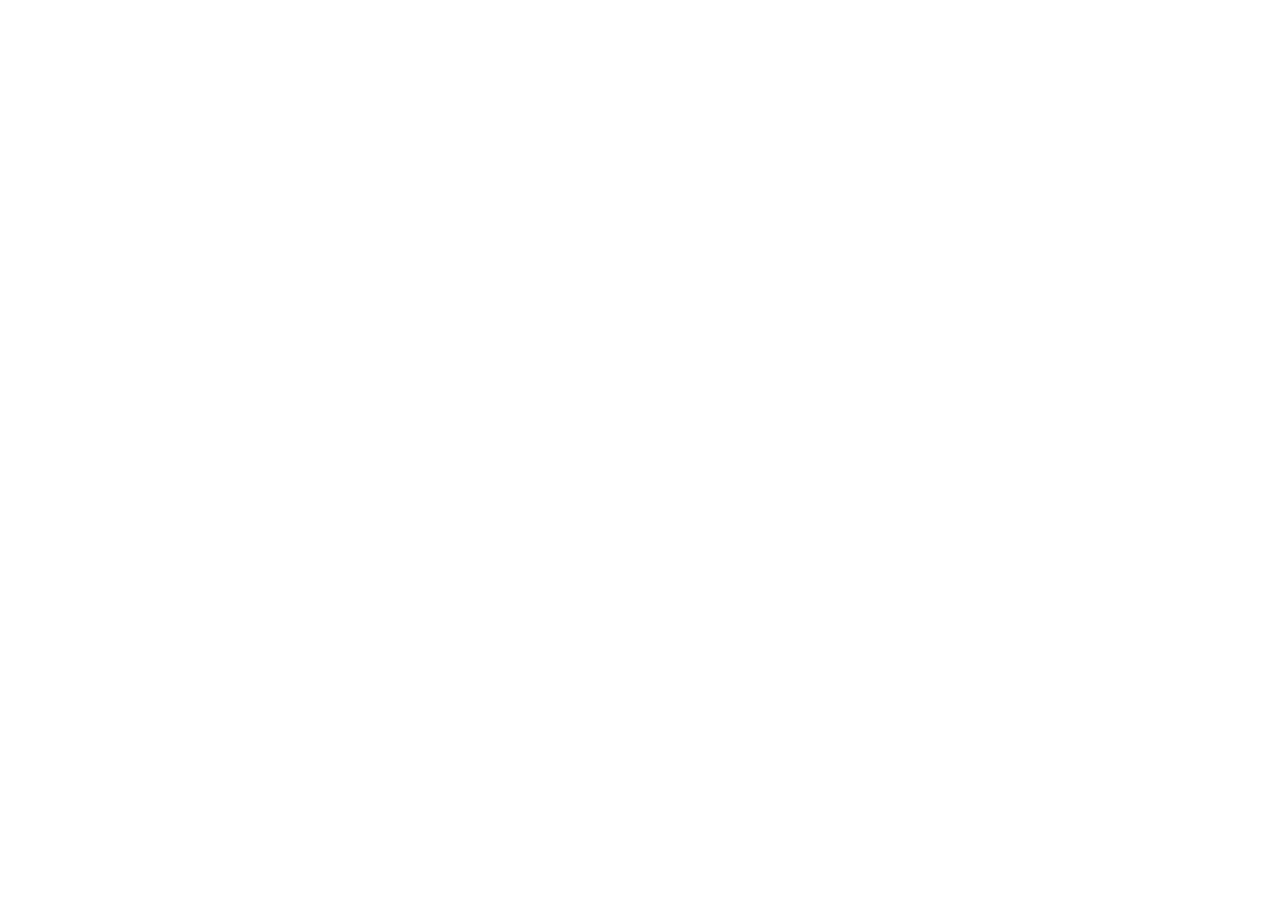
==== portfolio.htm @ 8fcf66b2 "fix(typos): clean residual typos across site - portfolio.htm: youself → yourself (4 occurrences) - a" ====
<head>
    <meta charset="utf-8">
    <meta name="viewport" content="width=device-width, initial-scale=1">

    <!-- bootrap.css -->
    <link rel="stylesheet" href="https://maxcdn.bootstrapcdn.com/bootstrap/4.0.0/css/bootstrap.min.css"
        integrity="sha384-Gn5384xqQ1aoWXA+058RXPxPg6fy4IWvTNh0E263XmFcJlSAwiGgFAW/dAiS6JXm" crossorigin="anonymous">
    <script src="https://ajax.googleapis.com/ajax/libs/jquery/3.5.1/jquery.min.js"></script>    
    <!-- <script defer src="assets/fontawesome/js/all.js"></script> -->
    <script defer src="assets/fontawesome-free-6.1.1-web/js/all.js"></script>
    
    <script src="script.js"></script>
    <link rel="stylesheet" href="style.css">
    <link rel="shortcut icon" href="assets/images/user-tie-solid.svg">
    <title>Shoham Weiss Personal Website</title>
</head>

<!-- Google tag (gtag.js) -->
<script async src="https://www.googletagmanager.com/gtag/js?id=G-ECQFPETFG7"></script>
<script>
  window.dataLayer = window.dataLayer || [];
  function gtag(){dataLayer.push(arguments);}
  gtag('js', new Date());

  gtag('config', 'G-ECQFPETFG7');
</script>

<body style="display:none;">
    <div id="navigation_bar"></div>
    <div class="main-wrapper">
        <section class="cta-section theme-bg-light py-5">
            <div class="container text-center single-col-max-width">
                <h2 class="heading">Portfolio</h2>
                <div class="intro">
                    <h6>Welcome to my online portfolio. The projects listed are work projects, school projects, and
                        self-driven projects.</h6>
                    <p> <strong>Note</strong>: <i class="fa-solid fa-fingerprint" style="color: gold;"></i> indicates an interactive version of the project is available.</p>
                </div>
            </div>
            <!--//container-->
            <section class="projects-list px-3 py-5 p-md-5">
                <div class="container">
                    <div class="text-center">
                        <ul id="filters" class="filters mb-5 mx-auto pl-0">
                            <li class="type active mb-3 mb-lg-0" data-filter="*">All</li>
                            <li class="type  mb-3 mb-lg-0" data-filter=".machinelearning">Machine Learning</li>
                            <li class="type  mb-3 mb-lg-0" data-filter=".deep">Deep Learning</li>
                            <li class="type  mb-3 mb-lg-0" data-filter=".nlp">NLP</li>
                            <li class="type  mb-3 mb-lg-0" data-filter=".cv">Computer Vision</li>
                            <li class="type  mb-3 mb-lg-0" data-filter=".rl">Reinforcement Learning</li>
                            <li class="type  mb-3 mb-lg-0" data-filter=".webapp">Web App</li>
                            <li class="type  mb-3 mb-lg-0" data-filter=".physics">Physics</li>
                            <li class="type  mb-3 mb-lg-0" data-filter=".iot">IoT</li>
                            <li class="type  mb-3 mb-lg-0" data-filter=".tryit"><i class="fa-solid fa-fingerprint" style="color: gold;"></i> Try it Yourself</li>
                        </ul>
                        <!--//filters-->
                    </div>
                    <div class="project-cards row isotope">
                        <!--//Contrail Image Semantic Segmentation -->
                        <div class="isotope-item col-md-6 mb-5 machinelearning cv deep">
                            <div class="card project-card" id="contrail_segmentation">
                                <div class="row no-gutters ">
                                    <div class="col-lg-4 card-img-holder ">
                                        <img src="projects/contrail-segmentation/airplane image.jpg" alt="card-img ">
                                    </div>
                                    <div class="col-lg-8 ">
                                        <div class="card-body ">
                                            <h5 class="card-title "><a class="theme-link ">Contrail Image Semantic Segmentation</a>
                                            </h5>
                                            <p class="card-text ">Trained deep learning semantic segmentation model to localize contrails in false color
                                                infrared satelite images.</p>
                                            </p>
                                            <p class="card-text "><small class="text-muted ">CSCE 5300: Independent Study</small></p>
                                            <div class="icon-list ">
                                                <i class="fab fa-python mr-2 " style="color: rgb(217, 221, 14) "></i>
                                                <img src="assets/images/pytorch.svg"
                                                    class="svg-inline--fa fa-java fa-w-20 ">
                                            </div>
                                            <p class="card-text ">2023</p>
                                        </div>
                                    </div>
                                </div>
                                <!--//link-mask-->
                                <div class="link-mask ">
                                    <div class="link-mask-text ">
                                        <a class="btn btn-secondary" href="projects/contrail-segmentation/contrail-segmentation.htm">
                                            <i class="fas fa-eye mr-2 "></i>View Project
                                        </a>
                                    </div>
                                </div>
                            </div>
                            <!--//card-->
                        </div>
                        <!--//nlp Job Classifier -->
                        <div class="isotope-item col-md-6 mb-5 machinelearning nlp deep">
                            <div class="card project-card" id="nlp_job_classifier">
                                <div class="row no-gutters ">
                                    <div class="col-lg-4 card-img-holder ">
                                        <img src="projects/indeed_job_classifier/images/image4.png" alt="card-img ">
                                    </div>
                                    <div class="col-lg-8 ">
                                        <div class="card-body ">
                                            <h5 class="card-title "><a class="theme-link ">NLP Job Classifier</a>
                                            </h5>
                                            <p class="card-text ">Trained machine learning and deep learning language models to classify
                                                job descriptions.</p>
                                            </p>
                                            <p class="card-text "><small class="text-muted ">CSCE 5210: Artificial Intelligence</small></p>
                                            <div class="icon-list ">
                                                <i class="fab fa-python mr-2 " style="color: rgb(217, 221, 14) "></i>
                                                <img src="assets/images/pytorch.svg"
                                                    class="svg-inline--fa fa-java fa-w-20 ">
                                            </div>
                                            <p class="card-text ">2023</p>
                                        </div>
                                    </div>
                                </div>
                                <!--//link-mask-->
                                <div class="link-mask ">
                                    <div class="link-mask-text ">
                                        <a class="btn btn-secondary" href="projects/indeed_job_classifier/indeed_job_class.htm">
                                            <i class="fas fa-eye mr-2 "></i>View Project
                                        </a>
                                    </div>
                                </div>
                            </div>
                            <!--//card-->
                        </div>
                        <!--//Yelp Data -->
                        <div class="isotope-item col-md-6 mb-5 machinelearning rl">
                            <div class="card project-card" id="recommender">
                                <div class="row no-gutters ">
                                    <div class="col-lg-4 card-img-holder ">
                                        <img src="projects/recommender_system/images/main.png" alt="card-img ">
                                    </div>
                                    <div class="col-lg-8 ">
                                        <div class="card-body ">
                                            <h5 class="card-title "><a class="theme-link ">Yelp Recommender System</a>
                                            </h5>
                                            <p class="card-text ">Trained a collaborative filtering recommendation algorithm in PySpark on 7 million yelp reviews
                                                getting an RMSE of 1.12.</p>
                                            </p>
                                            <p class="card-text "><small class="text-muted ">CSCE 5300: Big Data</small></p>
                                            <div class="icon-list ">
                                                <i class="fab fa-python mr-2 " style="color: rgb(217, 221, 14) "></i>
                                                <img src="assets/images/spark.png"
                                                    class="svg-inline--fa fa-java fa-w-20 ">
                                            </div>
                                            <p class="card-text ">2023</p>
                                        </div>
                                    </div>
                                </div>
                                <!--//link-mask-->
                                <div class="link-mask ">
                                    <div class="link-mask-text ">
                                        <a class="btn btn-secondary" href="projects/recommender_system/recommender_system.htm">
                                            <i class="fas fa-eye mr-2 "></i>View Project
                                        </a>
                                    </div>
                                </div>
                            </div>
                            <!--//card-->
                        </div>
                        <!--//Value Iteration -->
                        <div class="isotope-item col-md-6 mb-5 machinelearning rl">
                            <div class="card project-card" id="value_iteration">
                                <div class="row no-gutters ">
                                    <div class="col-lg-4 card-img-holder ">
                                        <img src="projects/value_iteration/Report_files/image013.png" alt="card-img ">
                                    </div>
                                    <div class="col-lg-8 ">
                                        <div class="card-body ">
                                            <h5 class="card-title "><a class="theme-link ">Value Iteration Reinforcement Learning</a>
                                            </h5>
                                            <p class="card-text ">Using Value Iteration to have an agent pick up a soda can and drop it off in the trash
                                                while avoiding a hole.</p>
                                            </p>
                                            <p class="card-text "><small class="text-muted ">CSCE 5210: Artificial Intelligence</small></p>
                                            <div class="icon-list ">
                                                <i class="fab fa-python mr-2 " style="color: rgb(217, 221, 14) "></i>
                                            </div>
                                            <p class="card-text ">2023</p>
                                        </div>
                                    </div>
                                </div>
                                <!--//link-mask-->
                                <div class="link-mask ">
                                    <div class="link-mask-text ">
                                        <a class="btn btn-secondary" href="projects/value_iteration/value_iteration.htm">
                                            <i class="fas fa-eye mr-2 "></i>View Project
                                        </a>
                                    </div>
                                </div>
                            </div>
                            <!--//card-->
                        </div>
                        <!--//Genetic Algorithm -->
                        <div class="isotope-item col-md-6 mb-5 machinelearning rl">
                            <div class="card project-card" id="genetic_algorithm">
                                <div class="row no-gutters ">
                                    <div class="col-lg-4 card-img-holder ">
                                        <img src="projects/genetic_algorithm/Report_files/image003.png" alt="card-img ">
                                    </div>
                                    <div class="col-lg-8 ">
                                        <div class="card-body ">
                                            <h5 class="card-title "><a class="theme-link ">Genetic Algorithm For Task Parallelization</a>
                                            </h5>
                                            <p class="card-text ">Intelligent Algorithms for creating task schedules across multiple processors.</p>
                                            </p>
                                            <p class="card-text "><small class="text-muted ">CSCE 5210: Artificial Intelligence</small></p>
                                            <div class="icon-list ">
                                                <i class="fab fa-python mr-2 " style="color: rgb(217, 221, 14) "></i>
                                            </div>
                                            <p class="card-text ">2023</p>
                                        </div>
                                    </div>
                                </div>
                                <!--//link-mask-->
                                <div class="link-mask ">
                                    <div class="link-mask-text ">
                                        <a class="btn btn-secondary" href="projects/genetic_algorithm/genetic_algorithm.htm">
                                            <i class="fas fa-eye mr-2 "></i>View Project
                                        </a>
                                    </div>
                                </div>
                            </div>
                            <!--//card-->
                        </div>
                        <!--//Taxi Agents -->
                        <div class="isotope-item col-md-6 mb-5 machinelearning rl">
                            <div class="card project-card" id="taxi_agents">
                                <div class="row no-gutters ">
                                    <div class="col-lg-4 card-img-holder ">
                                        <img src="projects/taxi_agents/images/image2.png" alt="card-img ">
                                    </div>
                                    <div class="col-lg-8 ">
                                        <div class="card-body ">
                                            <h5 class="card-title "><a class="theme-link ">Taxi Agents</a>
                                            </h5>
                                            <p class="card-text ">Intelligent Search Algorithms for the Taxi Carpool problem.</p>
                                            </p>
                                            <p class="card-text "><small class="text-muted ">CSCE 5210: Artificial Intelligence</small></p>
                                            <div class="icon-list ">
                                                <i class="fab fa-python mr-2 " style="color: rgb(217, 221, 14) "></i>
                                            </div>
                                            <p class="card-text ">2023</p>
                                        </div>
                                    </div>
                                </div>
                                <!--//link-mask-->
                                <div class="link-mask ">
                                    <div class="link-mask-text ">
                                        <a class="btn btn-secondary" href="projects/taxi_agents/taxi_agents.htm">
                                            <i class="fas fa-eye mr-2 "></i>View Project
                                        </a>
                                    </div>
                                </div>
                            </div>
                            <!--//card-->
                        </div>
                        <!--//nlp next word reommendation -->
                        <div class="isotope-item col-md-6 mb-5 machinelearning nlp webapp">
                            <div class="card project-card" id="nlp_conversational">
                                <div class="row no-gutters ">
                                    <div class="col-lg-4 card-img-holder ">
                                        <img src="projects/conversational_prompting/images/main.png" alt="card-img ">
                                    </div>
                                    <div class="col-lg-8 ">
                                        <div class="card-body ">
                                            <h5 class="card-title "><a class="theme-link ">NLP Conversational Prompting</a>
                                            </h5>
                                            <p class="card-text ">Created a web application that prompts 3 language models to aid in continuous 
                                                conversations for people with disabilities.</p>
                                            </p>
                                            <p class="card-text "><small class="text-muted ">CSCE 5280: AI for Wearables</small></p>
                                            <div class="icon-list ">
                                                <i class="fab fa-python mr-2 " style="color: rgb(217, 221, 14) "></i>
                                                <img src="assets/images/huggingface_logo-noborder.svg"
                                                    class="svg-inline--fa fa-java fa-w-20 ">
                                            </div>
                                            <p class="card-text ">2022</p>
                                        </div>
                                    </div>
                                </div>
                                <!--//link-mask-->
                                <div class="link-mask ">
                                    <div class="link-mask-text ">
                                        <a class="btn btn-secondary" href="projects/conversational_prompting/conversational_prompting.htm">
                                            <i class="fas fa-eye mr-2 "></i>View Project
                                        </a>
                                    </div>
                                </div>
                            </div>
                            <!--//card-->
                        </div>
                        <!--//Projector Warp Correction -->
                        <div class="isotope-item col-md-6 mb-5 machinelearning deep rl cv">
                            <div class="card project-card" id="projector_correction">
                                <div class="row no-gutters ">
                                    <div class="col-lg-4 card-img-holder ">
                                        <img src="assets/images/projector_environment.jpg" alt="card-img ">
                                    </div>
                                    <div class="col-lg-8 ">
                                        <div class="card-body ">
                                            <h5 class="card-title "><a class="theme-link ">Projector Warp Correction</a>
                                            </h5>
                                            <p class="card-text ">Several Deep Learning methods for correcting warped projections in real time.</p>
                                            </p>
                                            <p class="card-text "><small class="text-muted ">CSCE 5900: Special Topics</small></p>
                                            <div class="icon-list ">
                                                <i class="fab fa-python mr-2 " style="color: rgb(217, 221, 14) "></i>
                                                <img src="assets/images/Unity.svg"
                                                    class="mr-1 svg-inline--fa fa-java fa-w-20 ">
                                                <img src="assets/images/pytorch.svg"
                                                    class="svg-inline--fa fa-java fa-w-20 ">
                                            </div>
                                            <p class="card-text ">2022</p>
                                        </div>
                                    </div>
                                </div>
                                <!--//link-mask-->
                                <div class="link-mask ">
                                    <div class="link-mask-text ">
                                        <a class="btn btn-secondary" href="projects/projector_warp_correction/projector_warp_correction.htm">
                                            <i class="fas fa-eye mr-2 "></i>View Project
                                        </a>
                                    </div>
                                </div>
                            </div>
                            <!--//card-->
                        </div>
                        <!--//3D hand pose selection -->
                        <div class="isotope-item col-md-6 mb-5 machinelearning tryit deep cv webapp">
                            <div class="card project-card" id="3d_hand_post_selection">
                                <div class="row no-gutters ">
                                    <div class="col-lg-4 card-img-holder ">
                                        <img src="assets/images/3d_hand_estimation.png" alt="card-img ">
                                    </div>
                                    <div class="col-lg-8 ">
                                        <div class="card-body ">
                                            <h5 class="card-title "><a class="theme-link ">3D Hand Gesture Selection</a>
                                            </h5>
                                            <p class="card-text ">Pretrained deep learning model applied to a virtual UI for aiding people with disabilities.</p>
                                            </p>
                                            <p class="card-text "><small class="text-muted ">CSCE 5280: AI for Wearables</small></p>
                                            <div class="icon-list ">
                                                <i class="fab fa-python mr-2 " style="color: rgb(217, 221, 14) "></i>
                                                <img src="assets/images/huggingface_logo-noborder.svg"
                                                    class="svg-inline--fa fa-java fa-w-20 ">
                                                <img src="assets/images/tf.svg"
                                                    class="svg-inline--fa fa-java fa-w-20 ">
                                            </div>
                                            <p class="card-text ">2022</p>
                                            <p><i class="fa-solid fa-fingerprint" style="color: gold;"></i> Try it yourself</p>
                                        </div>
                                    </div>
                                </div>
                                <!--//link-mask-->
                                <div class="link-mask ">
                                    <div class="link-mask-text ">
                                        <a class="btn btn-secondary" href="projects/3DHandPoseSelection/3dHandPoseDemo.htm">
                                            <i class="fas fa-eye mr-2 "></i>View Project
                                        </a>
                                    </div>
                                </div>
                            </div>
                            <!--//card-->
                        </div>
                        <!--//Emotion Detection -->
                        <div class="isotope-item col-md-6 mb-5 machinelearning tryit deep">
                            <div class="card project-card" id="emotion_detector">
                                <div class="row no-gutters ">
                                    <div class="col-lg-4 card-img-holder ">
                                        <img src="assets/images/emotion_detector_logo.jpg" alt="card-img ">
                                    </div>
                                    <div class="col-lg-8 ">
                                        <div class="card-body ">
                                            <h5 class="card-title "><a class="theme-link ">Voice Emotion Detection</a>
                                            </h5>
                                            <p class="card-text ">Custom deep learning model trained to classify emotion from audio recording.</p>
                                            </p>
                                            <p class="card-text "><small class="text-muted ">CSCE 5215: Software Engineering in AI</small></p>
                                            <div class="icon-list ">
                                                <i class="fab fa-python mr-2 " style="color: rgb(217, 221, 14) "></i>
                                                <img src="assets/images/huggingface_logo-noborder.svg"
                                                    class="svg-inline--fa fa-java fa-w-20 ">
                                                <img src="assets/images/tf.svg"
                                                    class="svg-inline--fa fa-java fa-w-20 ">
                                            </div>
                                            <p class="card-text ">2022</p>
                                            <p><i class="fa-solid fa-fingerprint" style="color: gold;"></i> Try it yourself</p>
                                        </div>
                                    </div>
                                </div>
                                <!--//link-mask-->
                                <div class="link-mask ">
                                    <div class="link-mask-text ">
                                        <a class="btn btn-secondary" href="projects/emotion_detector/emotion_detector.htm">
                                            <i class="fas fa-eye mr-2 "></i>View Project
                                        </a>
                                    </div>
                                </div>
                            </div>
                            <!--//card-->
                        </div>
                        <!--//colorization col-->
                        <div class="isotope-item col-md-6 mb-5 machinelearning tryit deep cv">
                            <div class="card project-card" id="image-colorization">
                                <div class="row no-gutters ">
                                    <div class="col-lg-4 card-img-holder ">
                                        <img src="assets/images/colorization_logo.png" alt="card-img ">
                                    </div>
                                    <div class="col-lg-8 ">
                                        <div class="card-body ">
                                            <h5 class="card-title "><a class="theme-link ">Image Colorization</a>
                                            </h5>
                                            <p class="card-text ">Deep learning model trained on over 1 million images to colorize anime drawings.</p>
                                            </p>
                                            <p class="card-text "><small class="text-muted ">CSCE 5215: Software Engineering in AI</small></p>
                                            <div class="icon-list ">
                                                <i class="fab fa-python mr-2 " style="color: rgb(217, 221, 14) "></i>                                                
                                                <img src="assets/images/tf.svg" alt="c# "
                                                    class="svg-inline--fa fa-java fa-w-20 ">
                                            </div>
                                            <p class="card-text ">2022</p>
                                            <p><i class="fa-solid fa-fingerprint" style="color: gold;"></i> Try it yourself</p>
                                        </div>
                                    </div>
                                </div>
                                <!--//link-mask-->
                                <div class="link-mask ">
                                    <div class="link-mask-text ">
                                        <a class="btn btn-secondary" href="projects/image_colorization/colorization.htm">
                                            <i class="fas fa-eye mr-2 "></i>View Project
                                        </a>
                                    </div>
                                </div>
                            </div>
                            <!--//card-->
                        </div>
                        <!-- //brain tumor classification -->
                        <div class="isotope-item col-md-6 mb-5 machinelearning deep cv">
                            <div class="card project-card" id="brain_tumor">
                                <div class="row no-gutters ">
                                    <div class="col-lg-4 card-img-holder ">
                                        <img src="assets/images/brainmri.gif" alt="card-img ">
                                    </div>
                                    <div class="col-lg-8 ">
                                        <div class="card-body ">
                                            <h5 class="card-title "><a class="theme-link ">Brain Tumor Classification</a>
                                            </h5>
                                            <p class="card-text ">Deep learning model trained on MRI images to classify 3 types of brain tumor.</p>
                                            </p>
                                            <p class="card-text "><small class="text-muted ">CSCE 5215: Software Engineering in AI</small></p>
                                            <div class="icon-list ">
                                                <i class="fab fa-python mr-2 " style="color: rgb(217, 221, 14) "></i>                                                
                                                <img src="assets/images/tf.svg" alt=""
                                                    class="svg-inline--fa fa-java fa-w-20 ">
                                            </div>
                                            <p class="card-text ">2022</p>
                                        </div>
                                    </div>
                                </div>
                                <!--//link-mask-->
                                <div class="link-mask ">
                                    <div class="link-mask-text ">
                                        <a class="btn btn-secondary" href="projects/brain_tumor_classification/brain_tumor_classification.htm">
                                            <i class="fas fa-eye mr-2 "></i>View Project
                                        </a>
                                    </div>
                                </div>
                            </div>
                            <!--//card-->
                        </div>
                        <!--//rpi col-->
                        <div class="isotope-item col-md-6 mb-5 iot webapp">
                            <div class="card project-card" id="rpi">
                                <div class="row no-gutters ">
                                    <div class="col-lg-4 card-img-holder ">
                                        <img src="assets/images/rpidoorlock.png " alt="card-img ">
                                    </div>
                                    <div class="col-lg-8 ">
                                        <div class="card-body ">
                                            <h5 class="card-title "><a class="theme-link ">Raspberry Pi Doorlock</a>
                                            </h5>
                                            <p class="card-text ">Control your bolt lock with your phone. 3D printed and
                                                designed attachment to fit on and rotate a bolt lock. Slick and secure
                                                interface for controlling the doorlock.
                                            </p>
                                            <p class="card-text "><small class="text-muted ">CS 498: Internet of
                                                    Things</small></p>
                                            <div class="icon-list ">
                                                <i class="fab fa-python mr-2 " style="color: rgb(217, 221, 14) "></i>
                                                <img src="assets/images/raspberry-pi.svg " alt="c# "
                                                    class="svg-inline--fa fa-java fa-w-14 ">
                                                <img src="assets/images/Apache_Feather_Logo.svg " alt="c# "
                                                    class="svg-inline--fa fa-java fa-w-20 ">
                                                <img src="assets/images/mariadb.svg " alt="c# "
                                                    class="svg-inline--fa fa-java fa-w-20 mr-2 ">
                                                <i class="fab fa-js-square mr-2 " style="color: rgb(221 205 14) "></i>
                                                <i class="fa-brands fa-html5" style="color: rgb(221 119 14) "></i>
                                                <i class="fab fa-css3-alt mr-2 " style="color: rgb(14, 45, 221) "></i>
                                                <i class="fab fa-php mr-2 " style="color: rgb(89, 105, 197) "></i>
                                            </div>
                                            <p class="card-text ">2019</p>
                                        </div>
                                    </div>
                                </div>
                                <!--//link-mask-->
                                <div class="link-mask ">
                                    <div class="link-mask-text ">
                                        <a class="btn btn-secondary" href="projects/doorlock/doorlock.htm">
                                            <i class="fas fa-eye mr-2 "></i>View Project
                                        </a>
                                    </div>
                                </div>
                            </div>
                            <!--//card-->
                        </div>
                        <!--// ball graphics-->
                        <div class="isotope-item col-md-6 mb-5 webapp tryit">
                            <div class="card project-card" id="ballgraphics">
                                <div class="row no-gutters ">
                                    <div class="col-lg-4 card-img-holder ">
                                        <img src="assets/images/GraphicsBalls.PNG " alt="image ">
                                    </div>
                                    <div class="col-lg-8 ">
                                        <div class="card-body ">
                                            <h5 class="card-title "> Graphics
                                                    Physics Simulation </h5>
                                            <p class="card-text ">Built a WebGL physics simulations of balls bouncing on
                                                a platform. </p>
                                            <p class="card-text "><small class="text-muted ">CS 418: Computer
                                                    Graphics</small></p>
                                            <div class="icon-list ">
                                                <img src="assets/images/WebGL_Logo.svg " alt="c++ "
                                                    class="svg-inline--fa fa-java fa-w-20 mr-1 ">
                                                <i class="fab fa-js-square mr-2 " style="color: rgb(221 205 14) "></i>
                                            </div>
                                            <p class="card-text ">2019</p>
                                            <p><i class="fa-solid fa-fingerprint" style="color: gold;"></i> Try it yourself</p>
                                        </div>
                                    </div>
                                </div>
                                <div class="link-mask ">
                                    <div class="link-mask-text ">
                                        <a class="btn btn-secondary" href="projects/Graphical_Physics_Sim/mp4.htm">
                                            <i class="fas fa-eye mr-2 "></i>View Project
                                        </a>
                                    </div>
                                </div>
                                <!--//link-mask-->
                            </div>
                            <!--//card-->
                            <!-- The Modal -->
                            <div class="modal fade " id="GraphicBallsModal ">
                                <div class="modal-dialog modal-dialog-centered modal-lg ">
                                    <div class="modal-content ">
                                        <div class="modal-img-holder ">
                                            <img src="assets/images/GraphicsBalls.PNG " alt="image ">
                                        </div>
                                        <!-- Modal Header -->
                                        <div class="modal-header ">
                                            <h4 class="modal-title ">Graphics Physics Simulation</h4>
                                        </div>

                                        <!-- Modal body -->
                                        <div class="modal-body ">
                                            <h5>Built a WebGL physics simulations of balls bouncing on a platform.</h5>
                                            <p>CS 418: Computer Graphics</p>
                                            <p><strong>Tech Used:</strong></p>
                                            <ul>
                                                <li><img src="assets/images/WebGL_Logo.svg " alt="c# "
                                                        class="svg-inline--fa fa-java fa-w-16 mr-1 "> WebGL</li>
                                                <li><i class="fab fa-js-square mr-2 "
                                                        style="color: rgb(221 205 14) "></i> JavaScript</li>
                                                <div class="icon-list ">
                                                </div>
                                            </ul>
                                            <p><strong>Project Page:</strong> <a
                                                    href="projects/Graphical_Physics_Sim/mp4.htm "
                                                    target="_blank ">Graphics Physics Simulation</a></p>
                                        </div>

                                        <!-- Modal footer -->
                                        <div class="modal-footer ">
                                            <button type="button " class="btn btn-secondary "
                                                data-dismiss="modal ">Close</button>
                                        </div>
                                    </div>
                                </div>
                            </div>
                            <!-- The Modal -->
                        </div>
                        <!--//blazor col-->
                        <div class="isotope-item col-md-6 mb-5 webapp">
                            <div class="card project-card">
                                <div class="row no-gutters">
                                    <div class="col-lg-4 card-img-holder">
                                        <img src="assets/images/code.svg" alt="image">
                                    </div>
                                    <div class="col-lg-8">
                                        <div class="card-body">
                                            <h5 class="card-title"><a class="theme-link">Blazor Web Application</a></h5>
                                            <p class="card-text">Real Estate property management software. Web
                                                application for managing company finances, vendors, documnetaion, and
                                                more.</p>
                                            <p class="card-text"><small class="text-muted">Client: CoralOnyx LLC</small>
                                            </p>
                                            <div class="icon-list">
                                                <img src="assets/images/C_Sharp_logo.svg" alt="c#"
                                                    class="svg-inline--fa fa-java fa-w-16 mr-1">
                                                <img src="assets/images/blazor.png" alt="c#"
                                                    class="svg-inline--fa fa-java fa-w-14 mr-1">
                                                <img src="assets/images/NET_Core_Logo.svg" alt="c#"
                                                    class="svg-inline--fa fa-java fa-w-16 mr-2">
                                                <i class="fab fa-css3-alt mr-2" style="color: rgb(14, 45, 221)"></i>
                                                <img src="assets/images/sql-server.ico" alt="c#"
                                                    class="svg-inline--fa fa-java fa-w-16 mr-2">
                                            </div>
                                            <p class="card-text">2020</p>
                                        </div>
                                    </div>
                                </div>
                                <div class="link-mask ">
                                    <div class="link-mask-text ">
                                        <button class="btn btn-secondary" data-toggle="modal"
                                            data-target="#BlazorWebModal">
                                            <i class="fas fa-eye mr-2 "></i>View Project
                                        </button>
                                    </div>
                                </div>
                                <!--//link-mask-->
                            </div>
                            <!--//card-->
                            <!-- The Modal -->
                            <div class="modal fade" id="BlazorWebModal">
                                <div class="modal-dialog modal-dialog-centered modal-lg">
                                    <div class="modal-content">
                                        <div class="modal-img-holder">
                                            <img src="assets/images/code.svg" alt="image">
                                        </div>
                                        <!-- Modal Header -->
                                        <div class="modal-header">
                                            <h4 class="modal-title">Blazor Web Application</h4>
                                        </div>

                                        <!-- Modal body -->
                                        <div class="modal-body">
                                            <h5>Real Estate property management software. Web application for managing
                                                company finances, vendors, documentaion, and more.</h5>
                                            <ul>
                                                <li>Engineered a machine learning model for transaction classification,
                                                    reducing time inserting data by 80%</li>
                                                <li>Designed production quality features for inserting sensitive data in
                                                    C#/Blazor</li>
                                                <li>Managed the project with Git for version control and Continuous
                                                    Integration Continuous Deployment</li>
                                            </ul>
                                            <p><strong>Client:</strong> CoralOnyx Real Estate LLC</p>
                                            <p><strong>Tech Used:</strong></p>
                                            <ul>
                                                <li><img src="assets/images/C_Sharp_logo.svg" alt="c#"
                                                        class="svg-inline--fa fa-java fa-w-16 mr-1"> C#</li>
                                                <li><img src="assets/images/blazor.png" alt="c#"
                                                        class="svg-inline--fa fa-java fa-w-14 mr-1"> Blazor</li>
                                                <li><img src="assets/images/NET_Core_Logo.svg" alt="c#"
                                                        class="svg-inline--fa fa-java fa-w-16 mr-2"> .Net Core</li>
                                                <li><i class="fab fa-css3-alt mr-2" style="color: rgb(14, 45, 221)"></i>
                                                    CSS</li>
                                                <li><img src="assets/images/sql-server.ico" alt="c#"
                                                        class="svg-inline--fa fa-java fa-w-16 mr-2"> SQLServer</li>
                                                <div class="icon-list">
                                                </div>
                                            </ul>
                                        </div>

                                        <!-- Modal footer -->
                                        <div class="modal-footer">
                                            <button type="button" class="btn btn-secondary"
                                                data-dismiss="modal">Close</button>
                                        </div>
                                    </div>
                                </div>
                            </div>
                        </div>
                        <!--//neutrino col-->
                        <div class="isotope-item col-md-6 mb-5 physics ">
                            <div class="card project-card ">
                                <div class="row no-gutters ">
                                    <div class="col-lg-4 card-img-holder ">
                                        <img src="assets/images/nuclear.png " alt="card-img ">
                                    </div>
                                    <div class="col-lg-8 ">
                                        <div class="card-body ">
                                            <h5 class="card-title ">
                                                <a class="theme-link ">Neutrinoless Double Beta Decay Research</a>
                                            </h5>
                                            <p class="card-text ">Research for the next Enriched Xenon Observatory
                                                (nEXO). 1-tonne experiment searching for a rare nuclear physics
                                                phenomenon with potential for finding new physics.</p>
                                            <p class="card-text "><small class="text-muted ">Physics Research</small>
                                            </p>
                                            <div class="icon-list ">
                                                <i class="fab fa-python mr-1 " style="color: rgb(217, 221, 14) "></i>
                                                <img src="assets/images/labview-logo.png " alt="c# "
                                                    class="svg-inline--fa fa-java fa-w-20 mr-1 ">
                                            </div>
                                            <p class="card-text ">2017-2019</p>
                                        </div>
                                    </div>
                                </div>
                                <div class="link-mask ">
                                    <div class="link-mask-text ">
                                        <button class="btn btn-secondary" data-toggle="modal"
                                            data-target="#NeutrinoModal">
                                            <i class="fas fa-eye mr-2 "></i>View Project
                                        </button>
                                    </div>
                                </div>
                                <!--//link-mask-->
                            </div>
                            <!--//card-->
                            <!-- The Modal -->
                            <div class="modal fade" id="NeutrinoModal">
                                <div class="modal-dialog modal-dialog-centered modal-lg">
                                    <div class="modal-content">
                                        <div class="modal-img-holder">
                                            <img src="assets/images/nuclear.png" alt="image">
                                        </div>
                                        <!-- Modal Header -->
                                        <div class="modal-header">
                                            <h4 class="modal-title">Neutrino-less Double Beta Decay Research</h4>
                                        </div>

                                        <!-- Modal body -->
                                        <div class="modal-body">
                                            <h5>Research for the next Enriched Xenon Observatory (nEXO). 1-tonne
                                                experiment searching for a rare nuclear physics phenomenon with
                                                potential for finding new physics.
                                            </h5>
                                            <p><strong>Nuclear Physics Research</strong></p>
                                            <p><strong>Tech Used:</strong></p>
                                            <ul>
                                                <li><i class="fab fa-python mr-1" style="color: rgb(217, 221, 14)"></i>
                                                    Python</li>
                                                <li><img src="assets/images/labview-logo.png" alt="c#"
                                                        class="svg-inline--fa fa-java fa-w-20 mr-1"> LabView</li>
                                            </ul>
                                            <p class="card-text">2017-2019</p>
                                        </div>

                                        <!-- Modal footer -->
                                        <div class="modal-footer">
                                            <button type="button" class="btn btn-secondary"
                                                data-dismiss="modal">Close</button>
                                        </div>
                                    </div>
                                </div>
                            </div>
                        </div>
                        <!--//spotify col-->
                        <div class="isotope-item col-md-6 mb-5 webapp ">
                            <div class="card project-card ">
                                <div class="row no-gutters ">
                                    <div class="col-lg-4 card-img-holder ">
                                        <img src="assets/images/nio.png " alt="image ">
                                    </div>
                                    <div class="col-lg-8 ">
                                        <div class="card-body ">
                                            <h5 class="card-title ">Spotify
                                                    Group Music Suggestion App</h5>
                                            <p class="card-text ">An application that suggests music for groups based on
                                                their Spotify song preferences.</p>
                                            <p class="card-text "><small class="text-muted ">CS 411: Database
                                                    Systems</small></p>
                                            <div class="icon-list ">
                                                <i class="fab fa-python mr-1 " style="color: rgb(217, 221, 14) "></i>
                                                <img src="assets/images/django.svg " alt="c# "
                                                    class="svg-inline--fa fa-java fa-w-20 mr-1 ">
                                                <img src="assets/images/Postgresql_elephant.svg " alt="c# "
                                                    class="svg-inline--fa fa-java fa-w-20 mr-1 "><i
                                                    class="fab fa-js-square mr-2 " style="color: rgb(221 205 14) "></i>
                                                <i class="fab fa-htm5 mr-2 " style="color: rgb(221 119 14) "></i>
                                                <i class="fab fa-css3-alt mr-2 " style="color: rgb(14, 45, 221) "></i>
                                            </div>
                                            <p class="card-text ">2019</p>
                                        </div>
                                    </div>
                                </div>
                                <div class="link-mask" hidden="true">
                                    <a class="link-mask-link " href="project.htm "></a>
                                    <div class="link-mask-text ">
                                        <a class="btn btn-secondary " href="project.htm ">
                                            <i class="fas fa-eye mr-2 "></i>View Project
                                        </a>
                                    </div>
                                </div>
                                <!--//link-mask-->
                            </div>
                            <!--//card-->
                        </div>
                        <!--//wind col-->
                        <div class="isotope-item col-md-6 mb-5 physics iot ">
                            <div class="card project-card ">
                                <div class="row no-gutters ">
                                    <div class="col-lg-4 card-img-holder ">
                                        <img src="assets/images/wind_turbine.jpg " alt="image ">
                                    </div>
                                    <div class="col-lg-8 ">
                                        <div class="card-body ">
                                            <h5 class="card-title ">Wind
                                                    Turbine Noise and Pressure Profile Research</h5>
                                            <p class="card-text ">Research of the Low Frequency Noise (LFN) profile in
                                                the vicinity of wind turbines. Study weather wind turbine noise can have
                                                health implications on surrounding neigborhoods.</p>
                                            <p class="card-text "><small class="text-muted ">Phys 398: Arduino
                                                    Design</small></p>
                                            <div class="icon-list ">
                                                <img src="assets/images/arduino.svg " alt="c# "
                                                    class="svg-inline--fa fa-java fa-w-20 mr-1 ">
                                                <i class="fab fa-python mr-2 " style="color: rgb(217, 221, 14) "></i>
                                                <img src="assets/images/C++_Logo.png " alt="c++ "
                                                    class="svg-inline--fa fa-java fa-w-14 mr-1 ">
                                            </div>
                                            <p class="card-text ">2019</p>
                                        </div>
                                    </div>
                                </div>
                                <div class="link-mask" hidden="true">
                                    <a class="link-mask-link " href="project.htm "></a>
                                    <div class="link-mask-text ">
                                        <a class="btn btn-secondary " href="project.htm ">
                                            <i class="fas fa-eye mr-2 "></i>View Project
                                        </a>
                                    </div>
                                </div>
                                <!--//link-mask-->
                            </div>
                            <!--//card-->
                        </div>
                        <!--//quantum comp-->
                        <div class="isotope-item col-md-6 mb-5 physics ">
                            <div class="card project-card ">
                                <div class="row no-gutters ">
                                    <div class="col-lg-4 card-img-holder ">
                                        <img src="assets/images/quantum_circuit.png " alt="image ">
                                    </div>
                                    <div class="col-lg-8 ">
                                        <div class="card-body ">
                                            <h5 class="card-title ">Quantum
                                                    Computing Simulator</h5>
                                            <p class="card-text ">Build a Quantum Computing Simulator to study Quantum
                                                Ciruit algorithms. Created Quantum Shor's circuit for factoring large
                                                numbers faster than classical computers.</p>
                                            <p class="card-text "><small class="text-muted ">Phys 498: Computational
                                                    Physics</small></p>
                                            <div class="icon-list ">
                                                <i class="fab fa-python mr-2 " style="color: rgb(217, 221, 14) "></i>
                                                <img src="assets/images/C++_Logo.png " alt="c++ "
                                                    class="svg-inline--fa fa-java fa-w-14 mr-1 ">
                                            </div>
                                            <p class="card-text ">2020</p>
                                        </div>
                                    </div>
                                </div>
                                <div class="link-mask" hidden="true">
                                    <a class="link-mask-link " href="project.htm "></a>
                                    <div class="link-mask-text ">
                                        <a class="btn btn-secondary " href="project.htm ">
                                            <i class="fas fa-eye mr-2 "></i>View Project
                                        </a>
                                    </div>
                                </div>
                                <!--//link-mask-->
                            </div>
                            <!--//card-->
                        </div>
                        <!--//shallow nn-->
                        <div class="isotope-item col-md-6 mb-5 physics machinelearning ">
                            <div class="card project-card ">
                                <div class="row no-gutters ">
                                    <div class="col-lg-4 card-img-holder ">
                                        <img src="assets/images/nn2.png " alt="image ">
                                    </div>
                                    <div class="col-lg-8 ">
                                        <div class="card-body ">
                                            <h5 class="card-title ">Shallow
                                                    Neural Networks</h5>
                                            <p class="card-text ">Coded a Hopfield Neural Network and a Restricted
                                                Boltzmann Machine from scratch in C#. Studied the math behind the
                                                networks and implemented them. The models are used to restore images.
                                            </p>
                                            <p class="card-text "><small class="text-muted ">Phys 498: Computational
                                                    Physics</small></p>
                                            <div class="icon-list ">
                                                <i class="fab fa-python mr-2 " style="color: rgb(217, 221, 14) "></i>
                                                <img src="assets/images/C_Sharp_logo.svg " alt="c++ "
                                                    class="svg-inline--fa fa-java fa-w-14 mr-1 ">
                                            </div>
                                            <p class="card-text ">2020</p>
                                        </div>
                                    </div>
                                </div>
                                <div class="link-mask" hidden="true">
                                    <a class="link-mask-link " href="project.htm "></a>
                                    <div class="link-mask-text ">
                                        <a class="btn btn-secondary " href="project.htm ">
                                            <i class="fas fa-eye mr-2 "></i>View Project
                                        </a>
                                    </div>
                                </div>
                                <!--//link-mask-->
                            </div>
                            <!--//card-->
                        </div>
                        <!--//ai dash-->
                        <div class="isotope-item col-md-6 mb-5 machinelearning ">
                            <div class="card project-card ">
                                <div class="row no-gutters ">
                                    <div class="col-lg-4 card-img-holder ">
                                        <img src="assets/images/selfdrivingsquare.png " alt="image ">
                                    </div>
                                    <div class="col-lg-8 ">
                                        <div class="card-body ">
                                            <h5 class="card-title ">AI
                                                    Dashboard</h5>
                                            <p class="card-text ">Built a Dashboard and Rear Camera that uses machine
                                                learning to detect if there is a person in the path of the car.</p>
                                            <p class="card-text "><small class="text-muted ">CS 498: Internet of
                                                    Things</small></p>
                                            <div class="icon-list ">
                                                <i class="fab fa-python mr-2 " style="color: rgb(217, 221, 14) "></i>
                                                <img src="assets/images/raspberry-pi.svg " alt="c++ "
                                                    class="svg-inline--fa fa-java fa-w-14 mr-1 ">
                                                <img src="assets/images/arduino.svg " alt="c++ "
                                                    class="svg-inline--fa fa-java fa-w-14 mr-1 ">
                                                <img src="assets/images/Tensorflow_logo.svg " alt="c++ "
                                                    class="svg-inline--fa fa-java fa-w-14 mr-1 ">
                                            </div>
                                            <p class="card-text ">2019</p>
                                        </div>
                                    </div>
                                </div>
                                <div class="link-mask" hidden="true">
                                    <a class="link-mask-link " href="project.htm "></a>
                                    <div class="link-mask-text ">
                                        <a class="btn btn-secondary " href="project.htm ">
                                            <i class="fas fa-eye mr-2 "></i>View Project
                                        </a>
                                    </div>
                                </div>
                                <!--//link-mask-->
                            </div>
                            <!--//card-->
                        </div>
                        <!--//ai heart rate-->
                        <div class="isotope-item col-md-6 mb-5 machinelearning ">
                            <div class="card project-card ">
                                <div class="row no-gutters ">
                                    <div class="col-lg-4 card-img-holder ">
                                        <img src="assets/images/heart-mainsquare.jpg " alt="image ">
                                    </div>
                                    <div class="col-lg-8 ">
                                        <div class="card-body ">
                                            <h5 class="card-title ">AI Heart
                                                    Rate Monitor</h5>
                                            <p class="card-text ">Built AWS infrastructe to handle smartwatch heart rate
                                                data and use machine learning to detect heart issues.</p>
                                            <p class="card-text "><small class="text-muted ">CS 498: Internet of
                                                    Things</small></p>
                                            <div class="icon-list ">
                                                <i class="fab fa-python mr-2 " style="color: rgb(217, 221, 14) "></i>
                                                <img src="assets/images/raspberry-pi.svg " alt="c++ "
                                                    class="svg-inline--fa fa-java fa-w-14 mr-1 ">
                                                <img src="assets/images/arduino.svg " alt="c++ "
                                                    class="svg-inline--fa fa-java fa-w-14 mr-1 ">
                                                <img src="assets/images/aws.png " alt="c++ "
                                                    class="svg-inline--fa fa-java fa-w-20 mr-1 ">
                                                <img src="assets/images/awsml.png " alt="c++ "
                                                    class="svg-inline--fa fa-java fa-w-20 mr-1 ">
                                            </div>
                                            <p class="card-text ">2019</p>
                                        </div>
                                    </div>
                                </div>
                                <div class="link-mask" hidden="true">
                                    <a class="link-mask-link " href="project.htm "></a>
                                    <div class="link-mask-text ">
                                        <a class="btn btn-secondary " href="project.htm ">
                                            <i class="fas fa-eye mr-2 "></i>View Project
                                        </a>
                                    </div>
                                </div>
                                <!--//link-mask-->
                            </div>
                            <!--//card-->
                        </div>
                        <!--//ai plugin-->
                        <div class="isotope-item col-md-6 mb-5 machinelearning ">
                            <div class="card project-card ">
                                <div class="row no-gutters ">
                                    <div class="col-lg-4 card-img-holder ">
                                        <img src="assets/images/img2pic.png " alt="image ">
                                    </div>
                                    <div class="col-lg-8 ">
                                        <div class="card-body ">
                                            <h5 class="card-title ">AI
                                                    Image-to-Text Plug-in</h5>
                                            <p class="card-text ">Built a plug in for Ginger Automation software adding
                                                the ability to read text from an image using .NET Machine Learning
                                                Framework. </p>
                                            <p class="card-text "><small class="text-muted ">Client: Ginger
                                                    Automation</small></p>
                                            <div class="icon-list ">
                                                <img src="assets/images/C_Sharp_logo.svg " alt="c++ "
                                                    class="svg-inline--fa fa-java fa-w-14 mr-1 ">
                                                <img src="assets/images/dotnetml.png " alt="c++ "
                                                    class="svg-inline--fa fa-java fa-w-14 mr-1 ">
                                            </div>
                                            <p class="card-text ">2019</p>
                                        </div>
                                    </div>
                                </div>
                                <div class="link-mask" hidden="true">
                                    <a class="link-mask-link " href="project.htm "></a>
                                    <div class="link-mask-text ">
                                        <a class="btn btn-secondary " href="project.htm ">
                                            <i class="fas fa-eye mr-2 "></i>View Project
                                        </a>
                                    </div>
                                </div>
                                <!--//link-mask-->
                            </div>
                            <!--//card-->
                        </div>
                        <!--//col-->
                    </div>
                    <!--//row-->

                </div>
            </section>
        </section>
    </div>

    <!-- Javascript -->
    <script src="script.js "></script>

    <!-- Javascript -->
    <script src="assets/plugins/jquery-3.4.1.min.js "></script>
    <script src="assets/plugins/popper.min.js "></script>
    <script src="assets/plugins/bootstrap/js/bootstrap.min.js "></script>

    <!--Page Specific JS -->
    <script type="text/javascript " src="assets/plugins/imagesloaded.pkgd.min.js "></script>
    <script type="text/javascript " src="assets/plugins/isotope.pkgd.min.js "></script>

    <script type="text/javascript " src="assets/js/isotope-custom.js "></script>

    <!-- The Modal -->
    <div class="modal fade " id="myModal ">
        <div class="modal-dialog modal-dialog-centered ">
            <div class="modal-content ">

                <!-- Modal Header -->
                <div class="modal-header ">
                    <h4 class="modal-title ">Modal Heading</h4>
                    <button type="button " class="close " data-dismiss="modal ">&times;</button>
                </div>

                <!-- Modal body -->
                <div class="modal-body ">
                    Modal body..
                </div>

                <!-- Modal footer -->
                <div class="modal-footer ">
                    <button type="button " class="btn btn-secondary " data-dismiss="modal ">Close</button>
                </div>

            </div>
        </div>
    </div>
</body>
<script>
    $(document).ready(function () {
        // add navigation htm
        $(function () {
            $("#navigation_bar").load("navigation.htm", function () {
                jQuery('#PortfolioNav').addClass('active');
            });
        });
    });
</script>
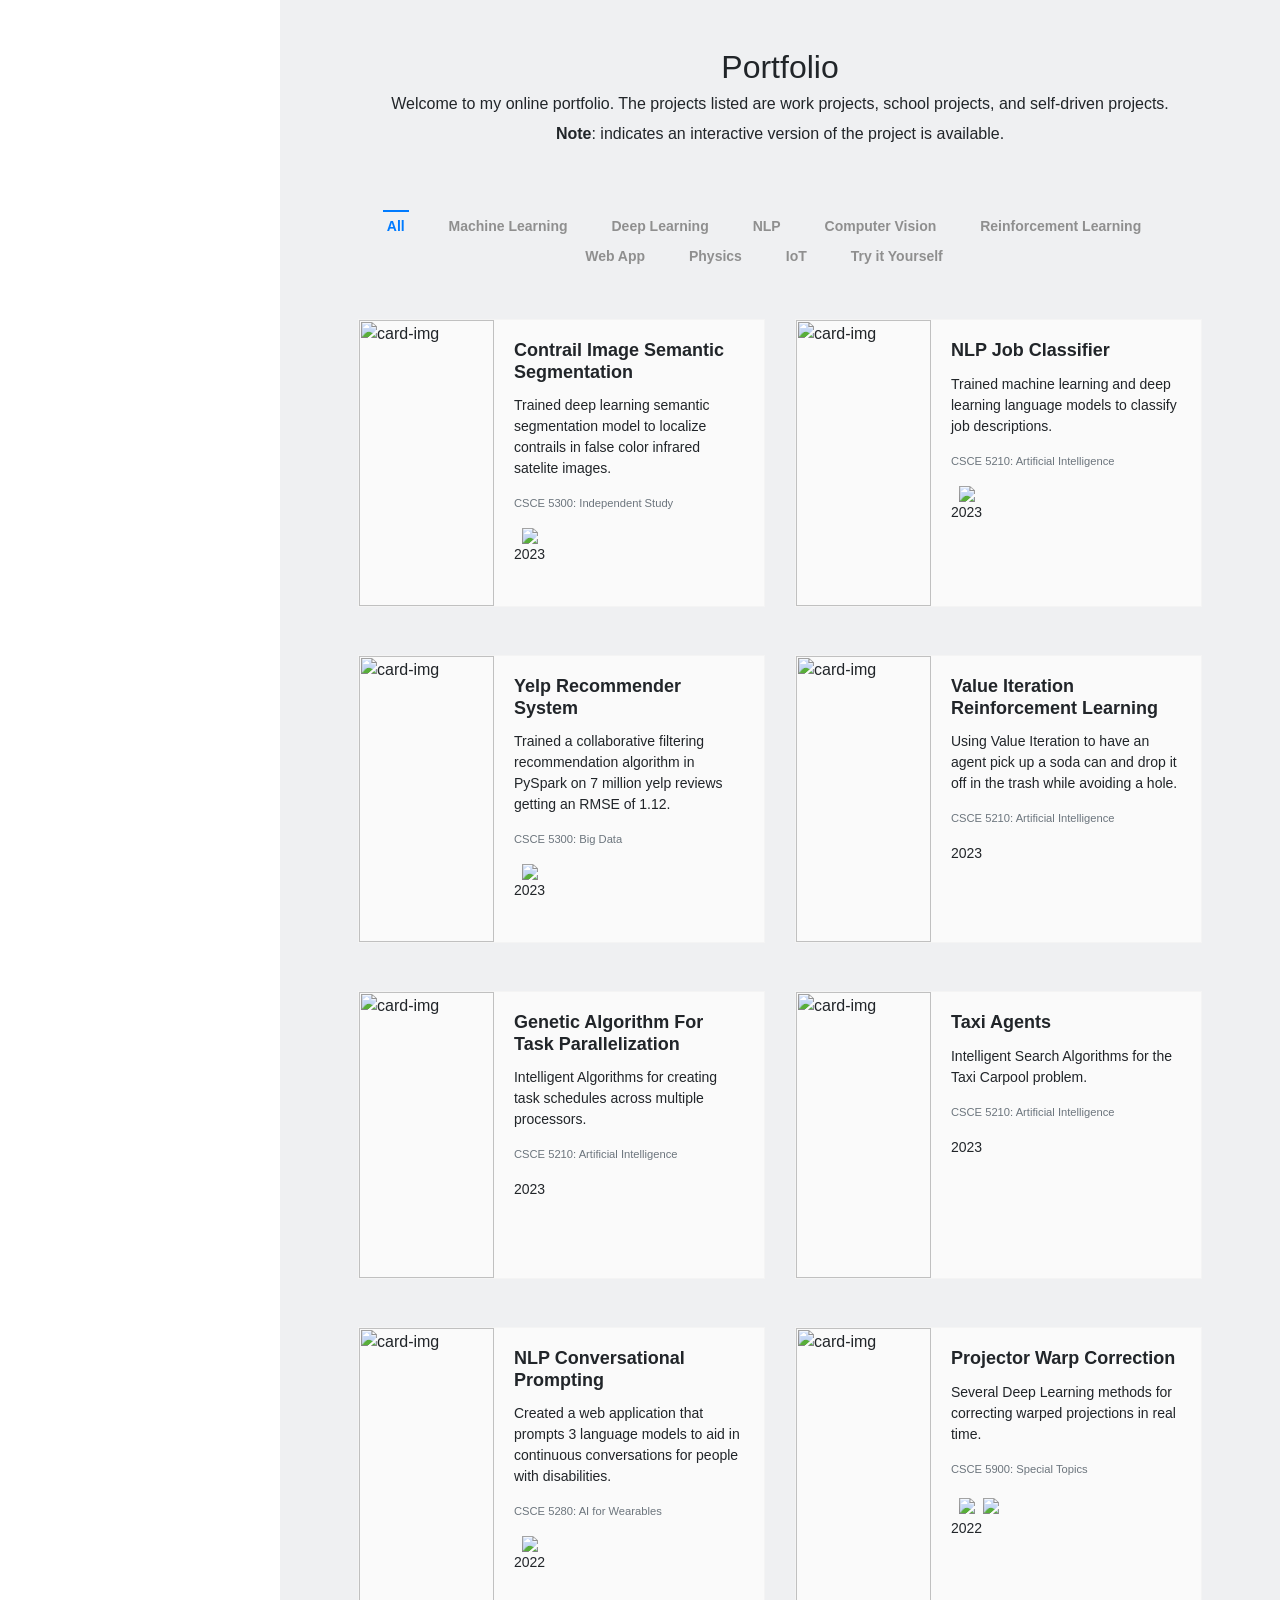
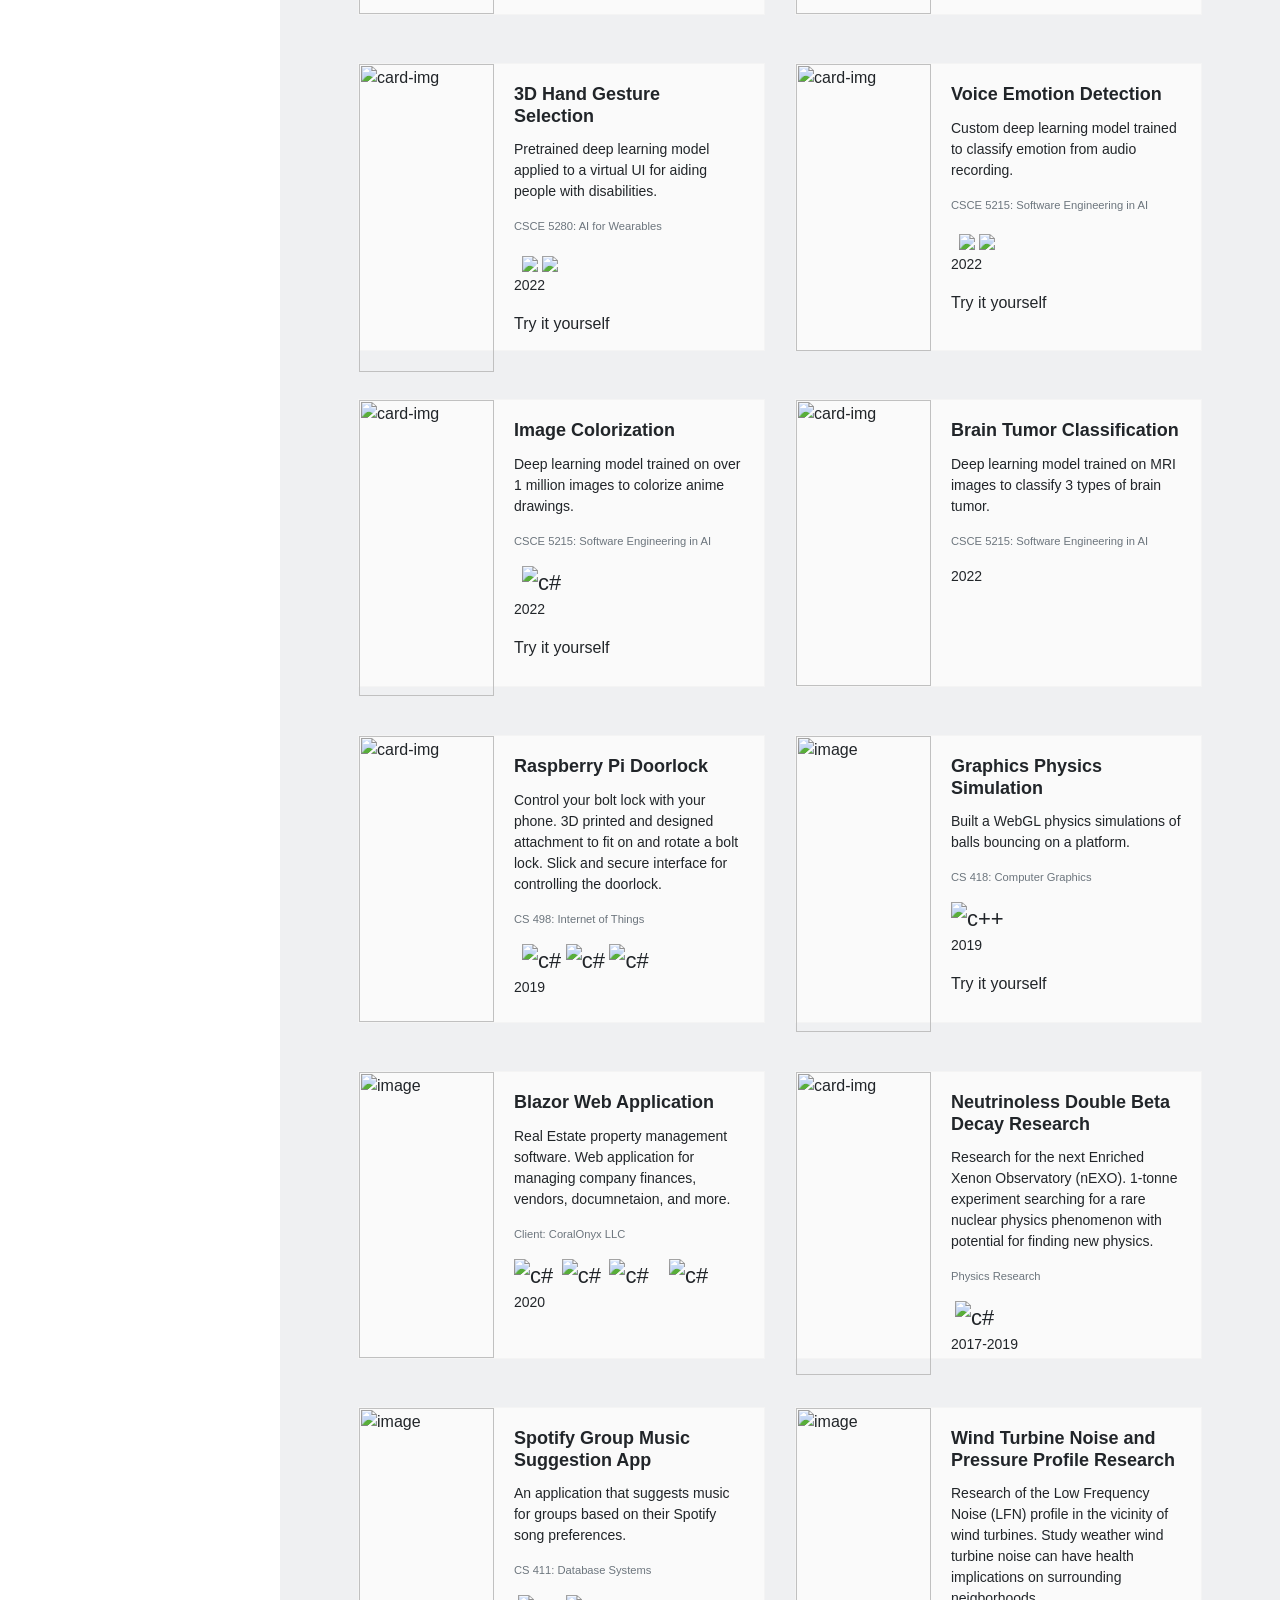
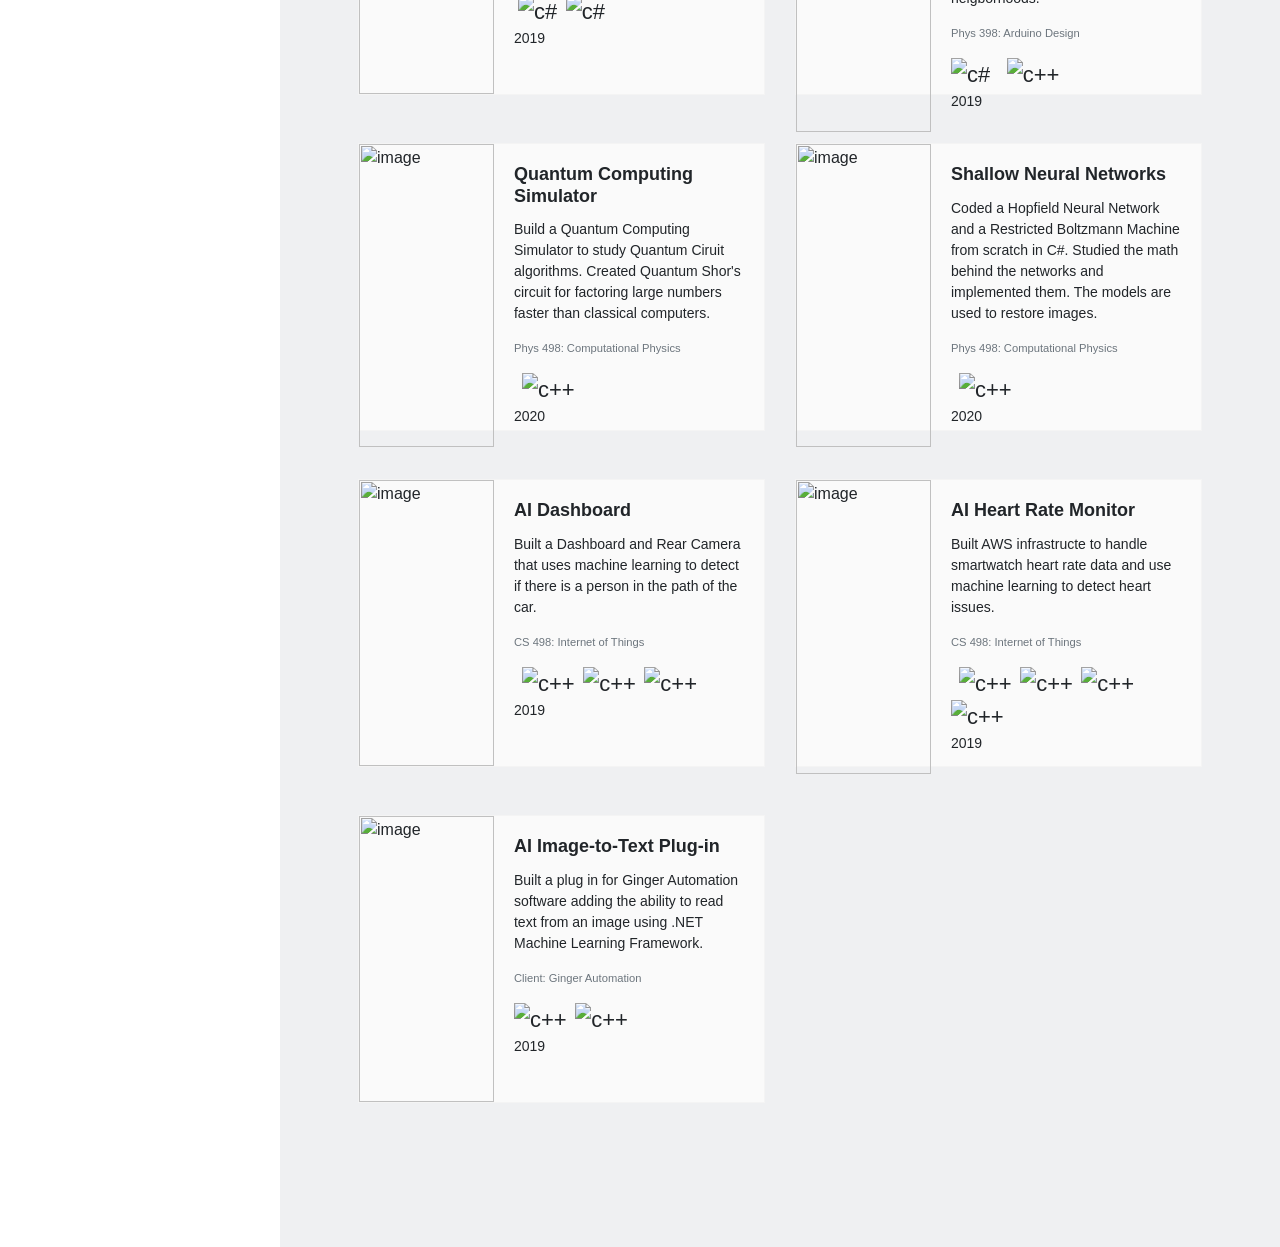
==== commit 84bb970e: "hotfix: fix blank portfolio/resume from display:none regression - Remove body style=display:none fro" ====
--- a/portfolio.htm
+++ b/portfolio.htm
@@ -25,7 +25,7 @@
   gtag('config', 'G-ECQFPETFG7');
 </script>
 
-<body style="display:none;">
+<body>
     <div id="navigation_bar"></div>
     <div class="main-wrapper">
         <section class="cta-section theme-bg-light py-5">
@@ -1052,10 +1052,10 @@
     <script src="assets/plugins/bootstrap/js/bootstrap.min.js "></script>
 
     <!--Page Specific JS -->
-    <script type="text/javascript " src="assets/plugins/imagesloaded.pkgd.min.js "></script>
-    <script type="text/javascript " src="assets/plugins/isotope.pkgd.min.js "></script>
-
-    <script type="text/javascript " src="assets/js/isotope-custom.js "></script>
+    <script type="text/javascript " src="assets/plugins/imagesloaded.pkgd.min.js"></script>
+    <script type="text/javascript " src="assets/plugins/isotope.pkgd.min.js"></script>
+
+    <script type="text/javascript " src="assets/js/isotope-custom.js"></script>
 
     <!-- The Modal -->
     <div class="modal fade " id="myModal ">
--- a/style.css
+++ b/style.css
@@ -0,0 +1,414 @@
+.header {
+    position: fixed;
+    left: 0;
+    top: 0;
+    height: 100vh;
+    width: 280px;
+    color: #fff;
+    overflow-y: auto;
+}
+
+.header .blog-name {
+    font-weight: bold;
+    font-size: 1.5rem;
+    color: #fff;
+}
+
+.header .blog-name a {
+    color: #fff;
+    text-decoration: none;
+}
+
+.header .navbar {
+    padding: 1.5rem 1rem;
+}
+
+.header .nav-item {
+    font-weight: bold;
+}
+
+.header .nav-item .active {
+    color: white;
+}
+
+.navbar-collapse {
+    flex-basis: 100%;
+    flex-grow: 1;
+    align-items: center;
+}
+
+.navbar {
+    position: relative;
+    display: flex;
+    flex-wrap: wrap;
+    align-items: center;
+    justify-content: space-between;
+    padding: .5rem 1rem;
+}
+
+.profile-teaser .name {
+    font-size: 3rem;
+}
+
+.profile-teaser .tagline {
+    font-size: 1.5rem;
+    font-weight: 300;
+}
+
+.list-inline-item:not(:last-child) {
+    margin-right: .5rem;
+}
+
+.list-inline-item {
+    display: inline-block;
+}
+
+.social-list a {
+    width: 32px;
+    height: 32px;
+    padding-top: 5px;
+    display: inline-block;
+    text-align: center;
+    border-radius: 50%;
+    transition: all 0.4s ease-in-out;
+    background-color: #fff;
+}
+
+.main-wrapper {
+    margin-left: 280px;
+    background: white;
+}
+
+.theme-bg-light {
+    background: rgba(78, 93, 108, 0.09);
+}
+
+.profile-image-big {
+    width: 40%;
+}
+
+.section-title {
+    font-size: 2rem;
+    position: relative;
+    padding-left: 1.5rem;
+}
+
+.section-title:before {
+    content: "";
+    display: inline-block;
+    width: 5px;
+    height: 100%;
+    background: #007bff;
+    position: absolute;
+    left: 0;
+    top: 0;
+}
+
+.overview-section .item {
+    margin-bottom: 2rem;
+}
+
+.overview-section .item-title {
+    font-size: 1rem;
+}
+
+.overview-section .item-desc {
+    color: #4f4f4f;
+    font-size: 0.875rem;
+}
+
+.overview-section .item-icon {
+    font-size: 1.875rem;
+    color: #54B689;
+}
+
+.project-card {
+    border-radius: 0;
+    background: #fafafa;
+    border: 1px solid rgba(0, 0, 0, 0.025);
+    position: relative;
+    height: 100%;
+}
+
+.project-card .card-title {
+    font-size: 1.125rem;
+    font-weight: bold;
+}
+
+.project-card .card-text {
+    font-size: 0.875rem;
+}
+
+.project-card .card-img-holder {
+    max-height: 400px;
+    overflow: hidden;
+    vertical-align: middle;
+}
+
+.project-card .card-img {
+    border-radius: 0;
+}
+
+.project-card .link-mask {
+    position: absolute;
+    left: 0;
+    top: 0;
+    width: 100%;
+    height: 100%;
+    visibility: hidden;
+    transition: all 0.4s ease-in-out;
+}
+
+.project-card:hover .link-mask {
+    visibility: visible;
+    background: rgba(41, 41, 41, 0.4)
+}
+
+.project-card .link-mask .link-mask-link {
+    position: absolute;
+    left: 0;
+    top: 0;
+    width: 100%;
+    height: 100%;
+    display: block;
+}
+
+.project-card .link-mask-text {
+    position: absolute;
+    left: 0;
+    top: 0;
+    width: 100%;
+    height: 100%;
+    text-align: center;
+    vertical-align: middle;
+    color: #fff;
+    display: none;
+}
+
+.project-card:hover .link-mask-text {
+    display: block
+}
+
+.project-card .link-mask-text .btn {
+    top: 50%;
+    margin-top: -20px;
+    position: relative;
+}
+
+.icon-list img,
+.icon-list svg {
+    font-size: 22px;
+}
+
+@media (min-width: 991.98px) {
+    .card-img-holder img {
+        flex-shrink: 0;
+        height: 100%;
+    }
+    .isotope-item {
+        height: 18rem;
+    }
+}
+
+@media (min-width: 1140px) and (max-width: 1220px) {
+    .isotope-item {
+        height: 20rem;
+    }
+}
+
+@media (min-width: 991.98px) and (max-width: 1140px) {
+    .isotope-item {
+        height: 25rem;
+    }
+}
+
+@media (min-width: 760px) and (max-width: 991.98px) {
+    .isotope-item {
+        height: 45rem;
+    }
+    .card-img-holder img {
+        flex-shrink: 0;
+        height: 100%;
+    }
+}
+
+@media (max-width: 991.98px) {
+    .header {
+        max-width: 991.98px;
+        position: static;
+        width: inherit;
+        height: auto;
+    }
+    .header .blog-name {
+        width: 100%;
+        /* position: absolute; */
+        left: 0;
+        /* top: 1.2rem; */
+    }
+    .header .navbar {
+        padding: 1rem;
+    }
+    .main-wrapper {
+        margin-left: 0;
+    }
+    .profile-image {
+        width: 40%;
+    }
+    .profile-image-big {
+        width: 100%;
+    }
+    .item-inner .long {
+        height: 5rem;
+    }
+    .card-img-holder img {
+        flex-shrink: 0;
+        width: 105%;
+    }
+    .modal .modal-img-holder img {
+        position: relative !important;
+        top: -25% !important;
+    }
+    iframe {
+        width: 80vw;
+        height: 50vw;
+    }
+    img {
+        /* width: 80% !important; */
+    }
+
+    * {
+        word-break: break-word !important;
+    }
+}
+
+
+/* portfolio */
+
+.filters {
+    list-style: none;
+    font-size: 0.875rem;
+}
+
+.filters .type.active {
+    border-top: 2px solid #007bff;
+    color: #007bff;
+    font-weight: bold;
+}
+
+.filters .type {
+    display: inline-block;
+    padding: 0.275rem 0.25rem;
+    cursor: pointer;
+    margin-right: 2rem;
+    color: #8f8f8f;
+    font-weight: bold;
+}
+
+.project-card .row {
+    height: 100%;
+}
+
+.modalSwitch {
+    background: transparent;
+    border: none !important;
+    font-size: 0;
+}
+
+.modal .modal-img-holder {
+    height: 300px;
+    overflow: hidden;
+    vertical-align: middle;
+}
+
+.modal .modal-img-holder img {
+    position: relative;
+    top: -50%;
+    flex-shrink: 0;
+    width: 100%;
+}
+
+
+/* General */
+
+body {
+    animation: fadeInAnimation ease 0.3s;
+    animation-iteration-count: 1;
+    animation-fill-mode: forwards;
+}
+
+@keyframes fadeInAnimation {
+    0% {
+        opacity: 0;
+    }
+    100% {
+        opacity: 1;
+    }
+}
+
+@keyframes spinner {
+    to {transform: rotate(360deg);}
+  }
+   
+.spinner:before {
+content: '';
+box-sizing: border-box;
+position: absolute;
+top: 50%;
+left: 0%;
+width: 20px;
+height: 20px;
+margin-top: -10px;
+margin-left: -10px;
+border-radius: 50%;
+border-top: 2px solid #07d;
+border-right: 2px solid transparent;
+animation: spinner .6s linear infinite;
+}
+
+.typewriter {
+    overflow: hidden; /* Ensures the content is not revealed until the animation */
+    border-right: .15em solid orange; /* The typwriter cursor */
+    white-space: nowrap; /* Keeps the content on a single line */
+    margin: 0 auto; /* Gives that scrolling effect as the typing happens */
+    letter-spacing: .05em; /* Adjust as needed */
+    animation: 
+      typing 3.5s steps(40, end),
+      blink-caret .75s step-end infinite;
+    font-weight: bold;
+  }
+
+  /* The typing effect */
+@keyframes typing {
+    from { width: 0 }
+    to { width: 100% }
+  }
+  
+/* The typewriter cursor effect */
+@keyframes blink-caret {
+from, to { border-color: transparent }
+50% { border-color: orange; }
+}
+
+.row {
+    margin-right: 0;
+    margin-left: 0;
+    /* --bs-gutter-x: 0; */
+}
+
+i {
+    height: 30px;
+}
+/* Fade-in for perf/a11y fix - replaces body display:none */
+body {
+    opacity: 0;
+    transition: opacity 0.3s ease-in;
+}
+body.loaded {
+    opacity: 1;
+}
+
+/* Hotfix: ensure loaded state is visible even if inline display:none leaked through */
+body.loaded {
+  opacity: 1 !important;
+  display: block !important;
+}
